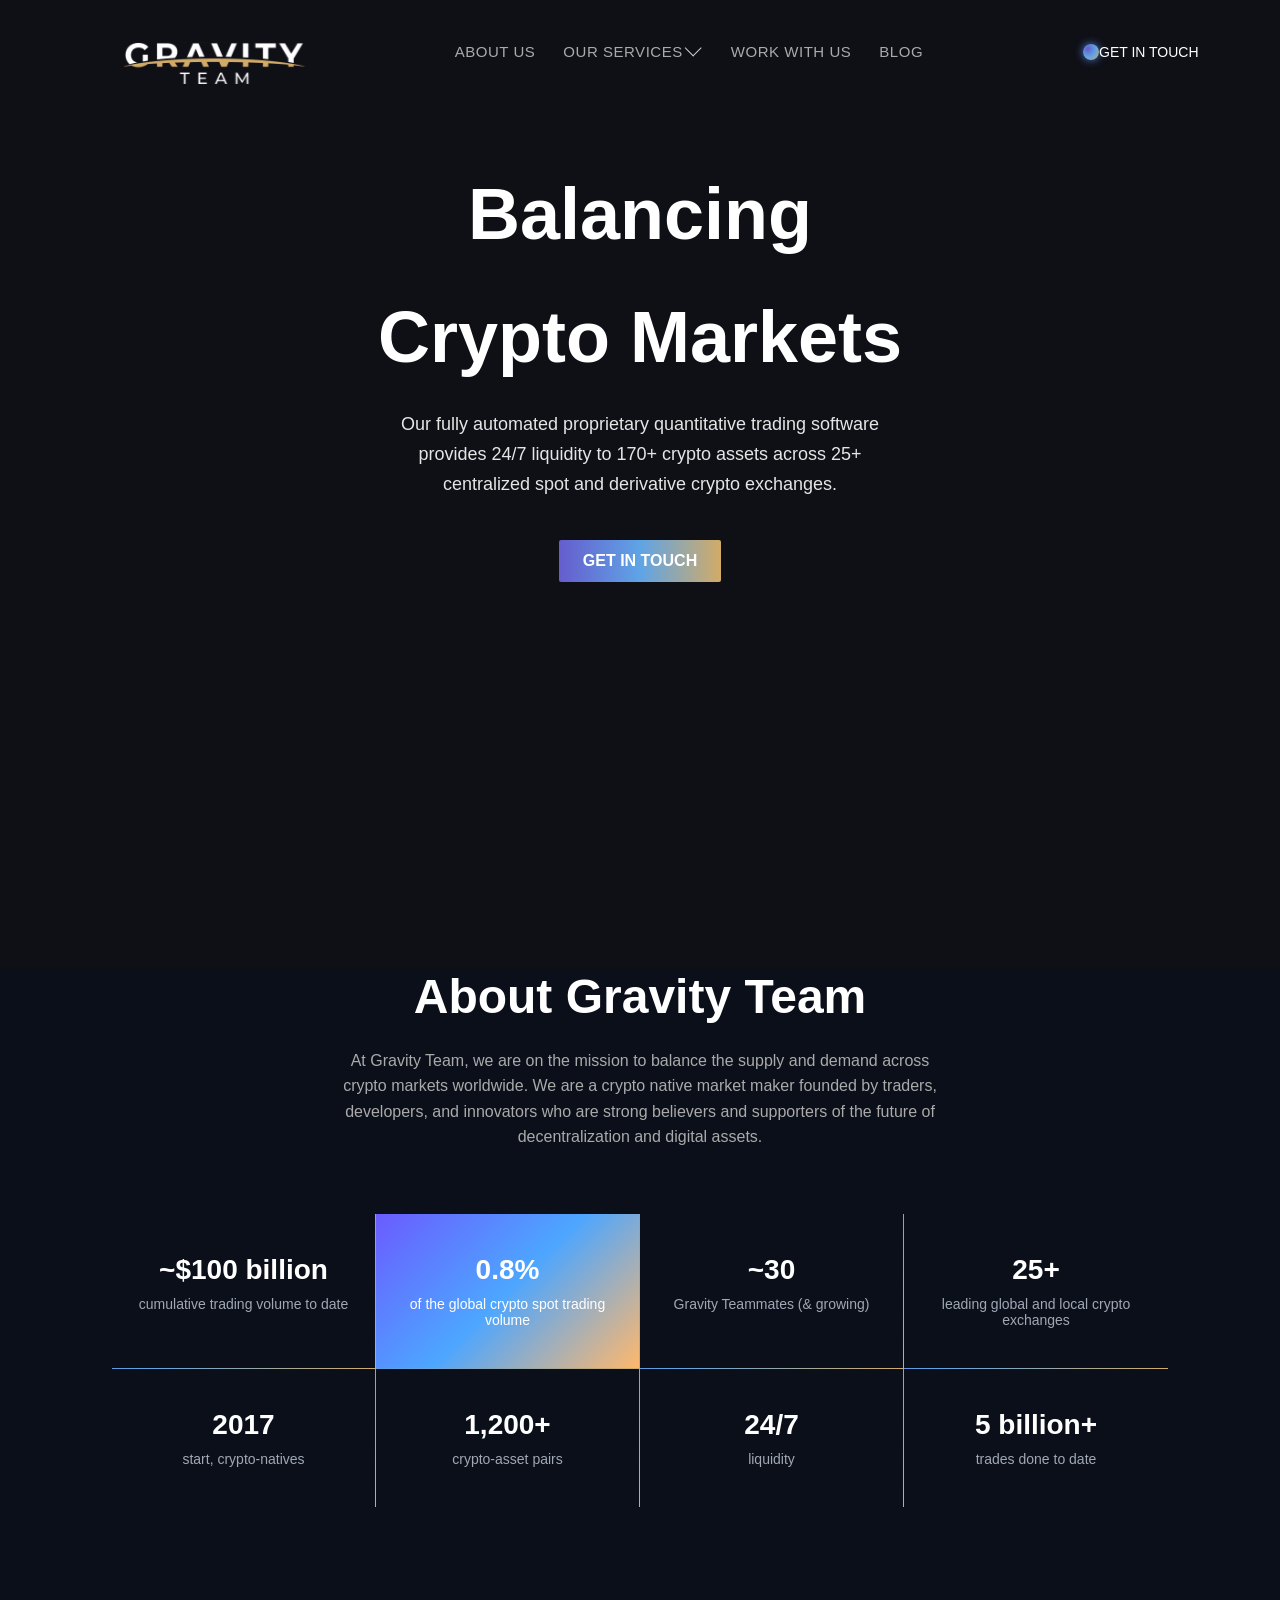
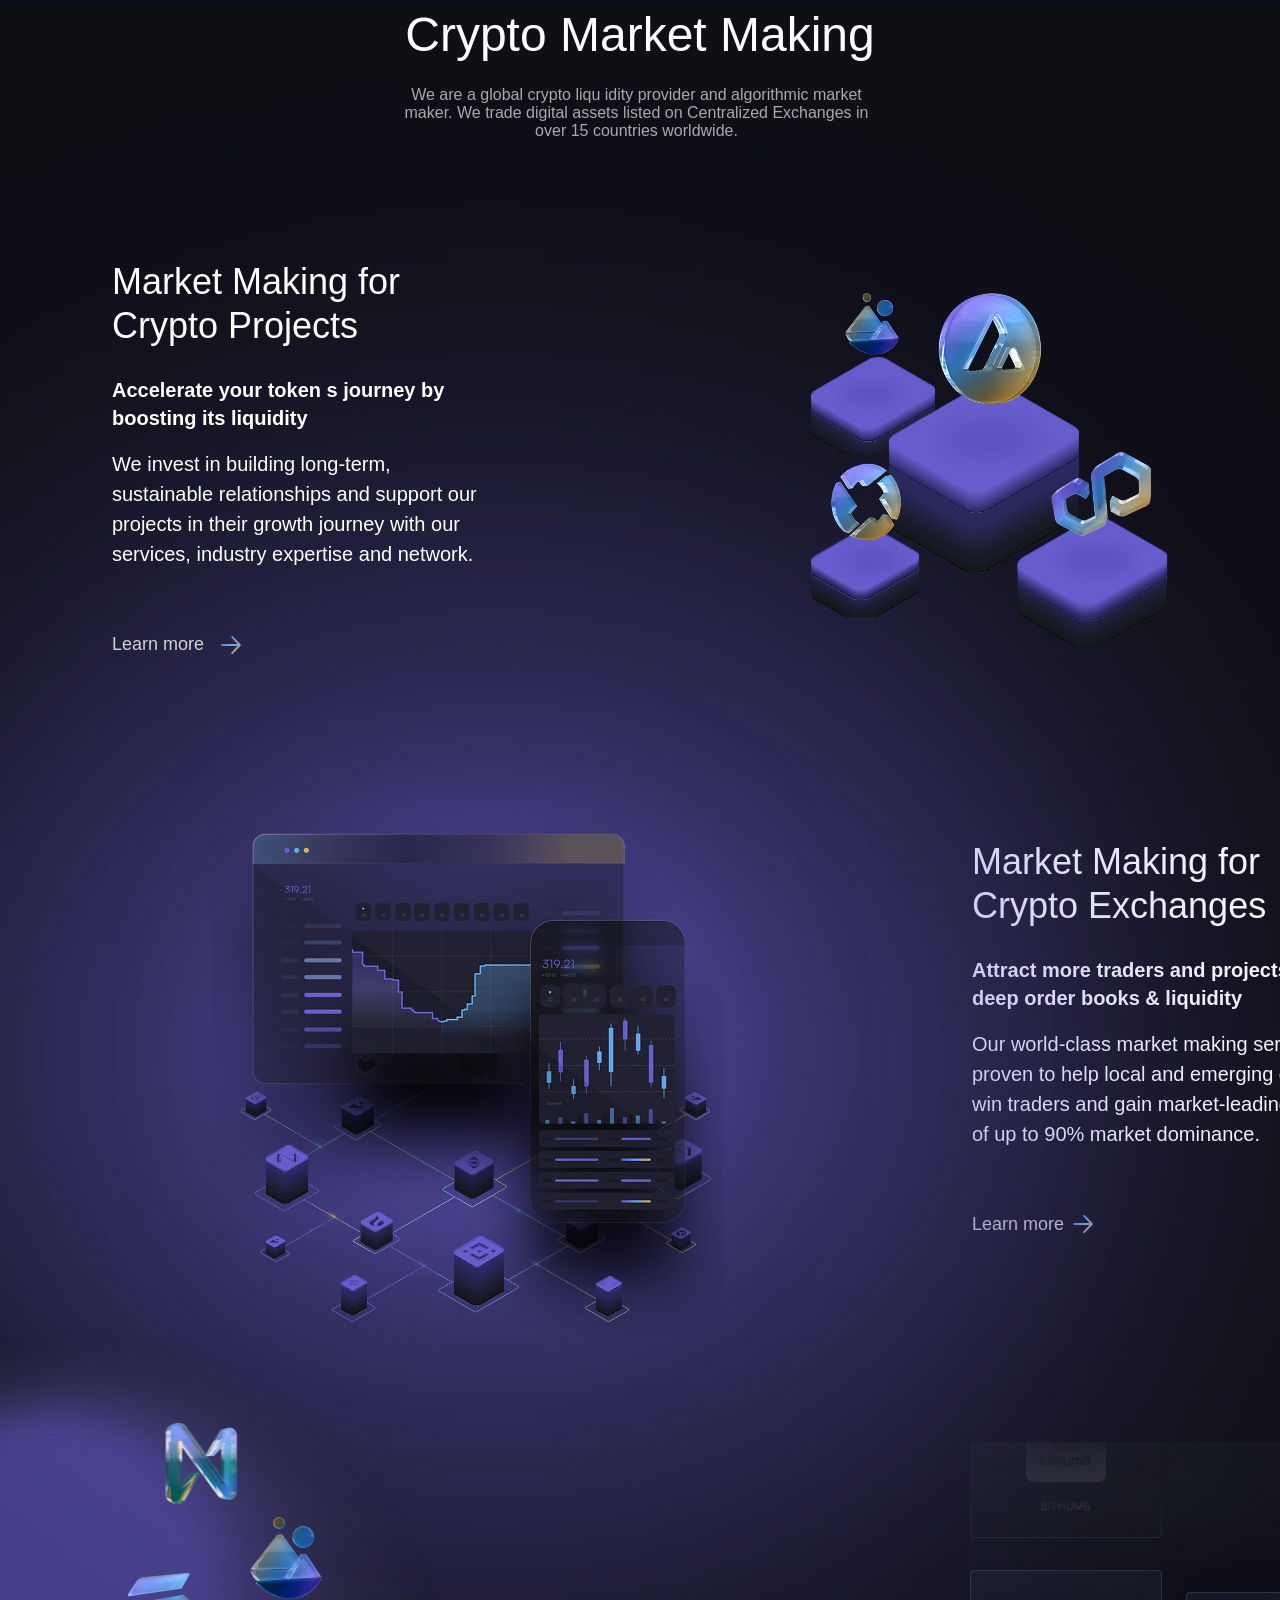
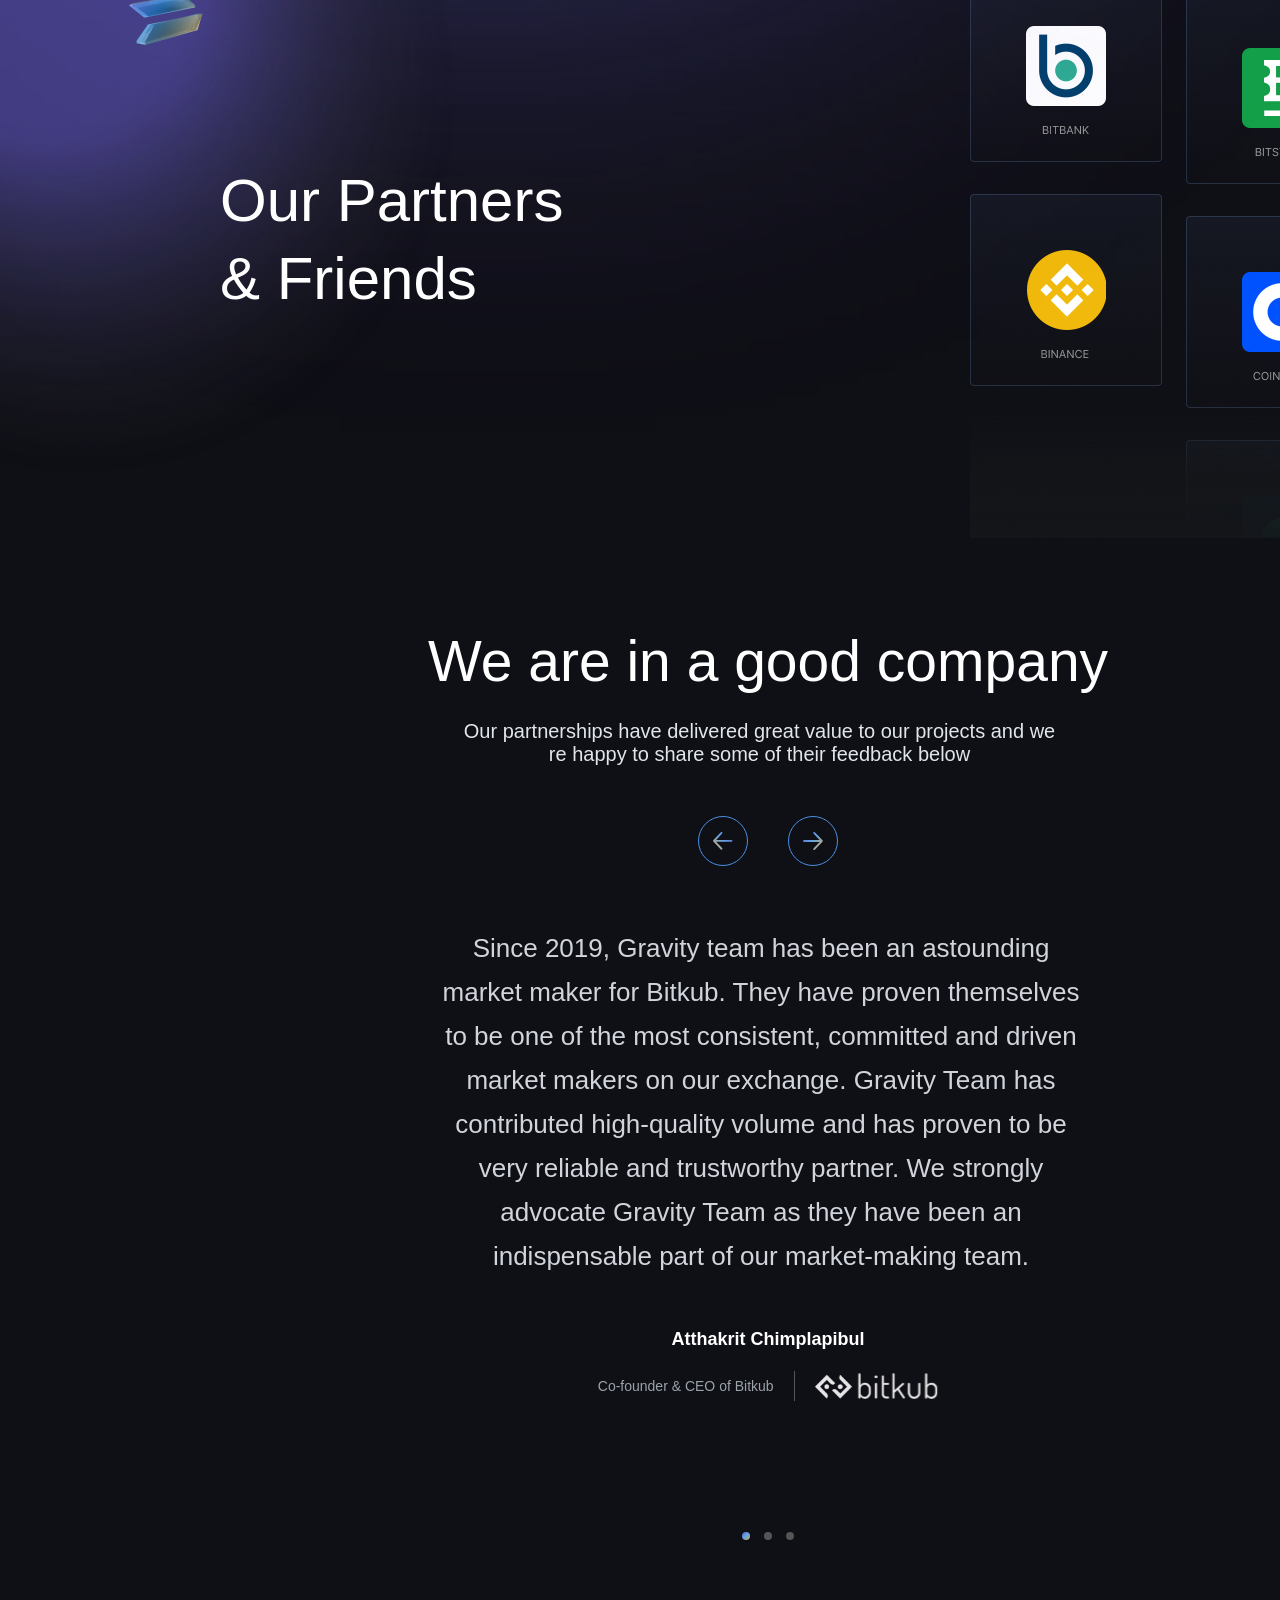
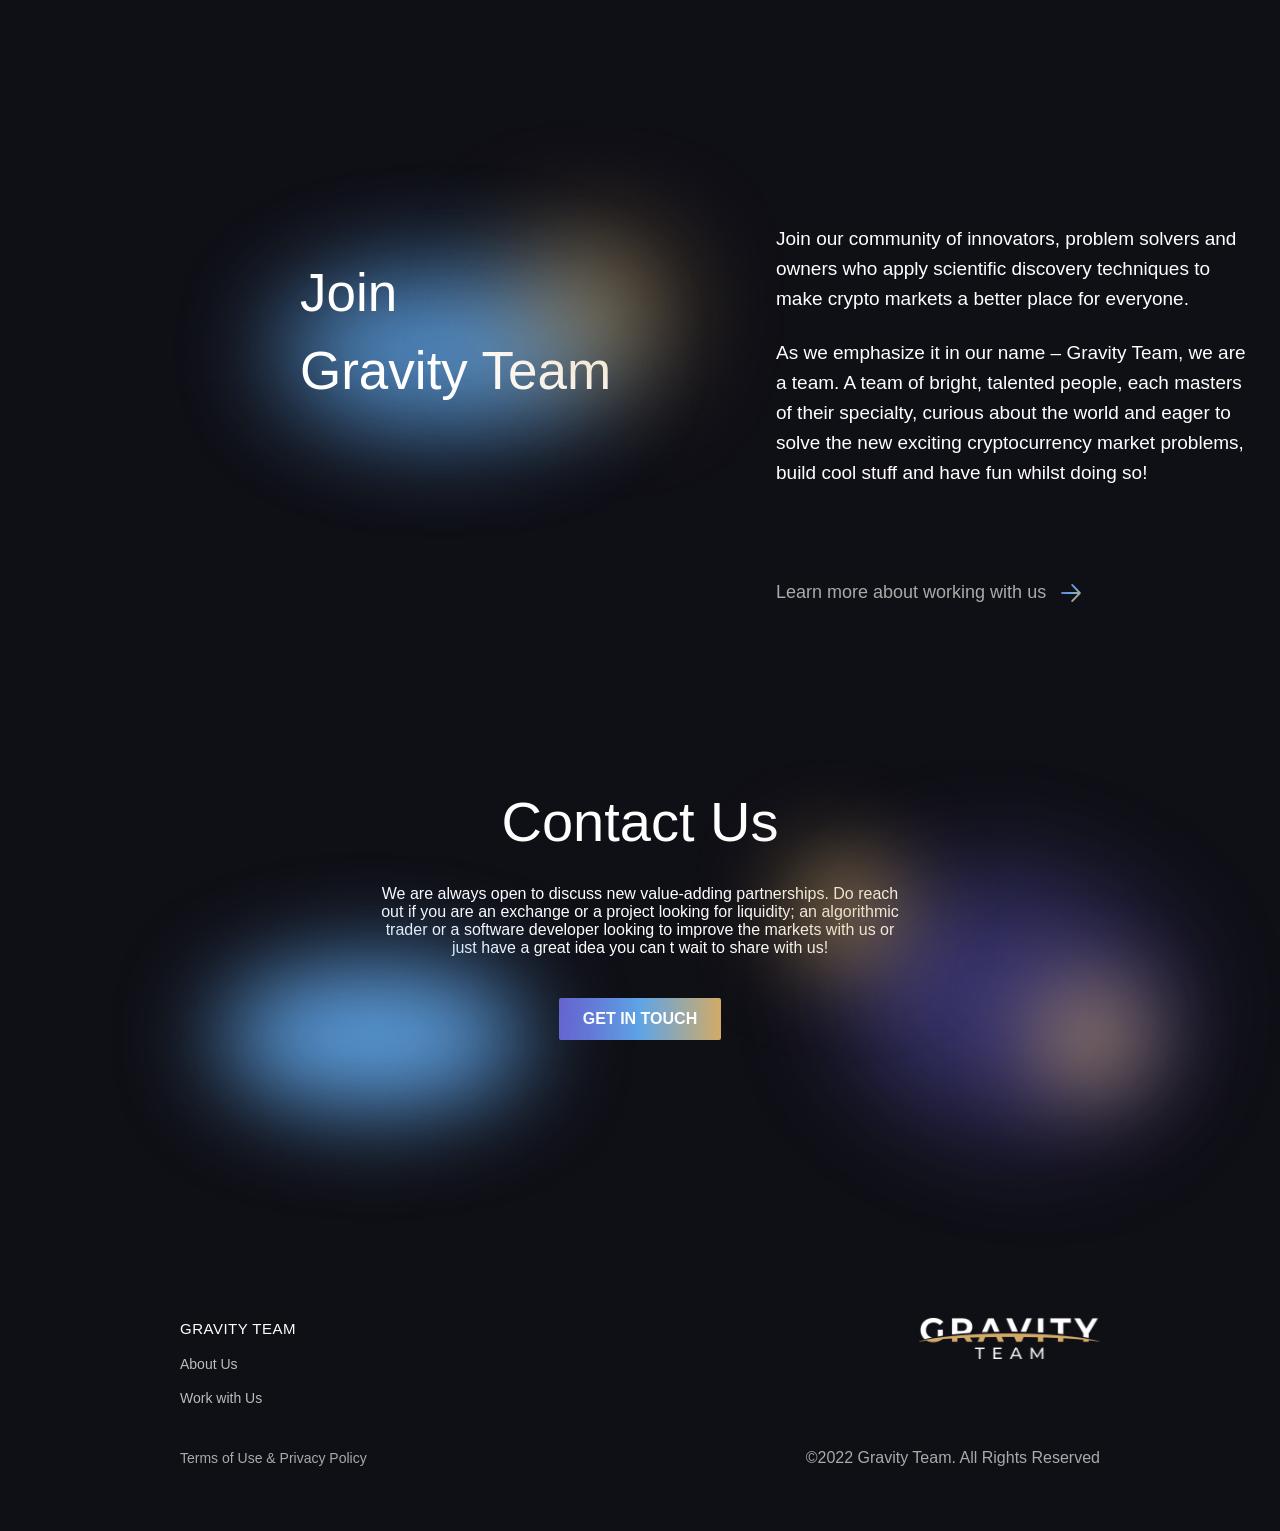
==== index .html @ dcbd57cf "initial project setup" ====
<!DOCTYPE html>
<html lang="en">

<head>
    <meta charset="UTF-8">
    <meta name="viewport" content="width=device-width, initial-scale=1.0">
    <title>Figma first project</title>
    <link rel="stylesheet" href="/styles/style.css">
    <link rel="stylesheet" href="/styles/background.css">
</head>

<body>
    <header class="header">
        <img class="header__logo" src="images/logo-light.svg" alt="logo">
        <nav class="header__nav">
            <a class="header__link" href="#">ABOUT US</a>
            <a class="header__link" href="#">
                <span class="header__link-text">OUR SERVICES</span>
            </a>
            <a class="header__link" href="#">WORK WITH US</a>
            <a class="header__link" href="#">BLOG</a>
        </nav>
        <button class="header__button">
            <span class="header__button-decor"></span>
            GET IN TOUCH
        </button>
    </header>
    <section class="hero">
        <h1 class="hero__title">
            <span class="hero__highlight">Balancing</span>
            <span>Crypto Markets</span>
        </h1>


        <p class="hero__description">
            Our fully automated proprietary quantitative trading
            software provides 24/7 liquidity to 170+ crypto assets
            across 25+ centralized spot and derivative crypto exchanges.
        </p>
        <a href="#" class="hero__button">GET IN TOUCH</a>
    </section>
    <section class="stats">
        <div class="stats__container">
            <h2 class="stats__title">About Gravity Team</h2>
            <p class="stats__description">
                At Gravity Team, we are on the mission to balance the supply and demand
                across crypto markets worldwide. We are a crypto native market maker founded
                by traders, developers, and innovators who are strong believers and supporters
                of the future of decentralization and digital assets.
            </p>

            <div class="stats__grid">
                <div class="stats__card stats__card--line stats__card--line-bottom">
                    <h3 class="stats__value">~$100 billion</h3>
                    <p class="stats__text">cumulative trading volume to date</p>
                </div>

                <div class="stats__card stats__card--line stats__card--line-bottom stats__card--highlight">
                    <h3 class="stats__value stats__value--decoration">0.8%</h3>
                    <p class="stats__text stats__text--highlight">of the global crypto spot trading volume</p>
                </div>

                <div class="stats__card stats__card--line-bottom stats__card--line">
                    <h3 class="stats__value">~30</h3>
                    <p class="stats__text">Gravity Teammates (& growing)</p>
                </div>

                <div class="stats__card stats__card--line-bottom">
                    <h3 class="stats__value">25+</h3>
                    <p class="stats__text">leading global and local crypto exchanges</p>
                </div>

                <div class="stats__card stats__card--line">
                    <h3 class="stats__value">2017</h3>
                    <p class="stats__text">start, crypto-natives</p>
                </div>

                <div class="stats__card stats__card--line">
                    <h3 class="stats__value">1,200+</h3>
                    <p class="stats__text">crypto-asset pairs</p>
                </div>

                <div class="stats__card stats__card--line">
                    <h3 class="stats__value">24/7</h3>
                    <p class="stats__text">liquidity</p>
                </div>

                <div class="stats__card">
                    <h3 class="stats__value">5 billion+</h3>
                    <p class="stats__text">trades done to date</p>
                </div>
            </div>
        </div>
    </section>

    <!-- crypto market making -->

    <section class="market">
        <div class="market__container">
            <h2 class="market__title">Crypto Market Making</h2>
            <p class="market__description">
                We are a global crypto liqu idity provider and algorithmic
                market maker. We trade digital assets listed on Centralized
                Exchanges in over 15 countries worldwide.
            </p>
        </div>
    </section>
    <section class="market-making">
        <div class="market-making__container">
            <div class="market-making__content">
                <h2 class="market-making__title">Market Making for Crypto Projects</h2>
                <p class="market-making__subtitle">Accelerate your token s journey by boosting its liquidity</p>
                <p class="market-making__description">We invest in building long-term, sustainable
                    relationships and support our projects in their growth journey with
                    our services, industry expertise and network.</p>

                <a href="#" class="market-making__link">
                    <span class="market-making__link-text">Learn more</span>
                </a>
            </div>
            <div class="market-making__image">
                <img src="images/web3-ecosystem-3d.png" alt="crypto">
            </div>
        </div>
    </section>
    <section class="exchange-market">
        <div class="exchange-market__container">
            <div class="exchange-market__image">
                <img src="images/trading-dashboard-mobile-ui.png" alt="crypto">
            </div>
            <div class="exchange-market__content">
                <h2 class="exchange-market__title">Market Making for Crypto Exchanges</h2>
                <p class="exchange-market__subtitle">Attract more traders and projects with deep order books & liquidity
                </p>
                <p class="exchange-market__description">Our world-class market making services are proven to help local
                    and emerging exchanges win traders and gain market-leading positions of up to 90%
                    market dominance.</p>

                <a href="#" class="exchange-market__link">
                    <span class="exchange-market__link-text">Learn more</span>
                </a>
                <div class="exchange-market__blob global-absolute"></div>
            </div>
        </div>
    </section>
    <section class="partners">
        <h2 class="partners__title">
            Our Partners <br>& Friends
        </h2>
        <div class="partners__grid">
            <img class="partners__image" src="images/crypto-exchanges-grid.png" alt="exchange-grid__logo">
        </div>
        <div class="partners__background"></div>
        <div class="partners__icon partners__icon--mena"></div>
        <div class="partners__icon partners__icon--near"></div>
        <div class="partners__icon partners__icon--solana"></div>
    </section>
    <section class="testimonials">
        <div class="testimonials__container">

            <h2 class="testimonials__title">We are in a good company</h2>

            <p class="testimonials__subtitle">
                Our partnerships have delivered great value to our projects and
                we re happy to share some of their feedback below
            </p>

            <div class="testimonials__navigation">

                <button class="testimonials__button testimonials__button--prev">
                    <img 
                       class="testimonials__icon"
                       src="images/left-arrow-icon.svg"
                       alt="Previous slide"
                    >
                </button>
                <button class="testimonials__button testimonials__button--next">
                    <img 
                       class="testimonials__icon"
                       src="images/right-arrow-icon.svg"
                       alt="Next slide"
                    >
                </button>

            </div>


            <div class="testimonials__text">
                <p>
                    Since 2019, Gravity team has been an astounding market maker for Bitkub.
                    They have proven themselves to be one of the most consistent, committed and
                    driven market makers on our exchange. Gravity Team has contributed high-quality
                    volume and has proven to be very reliable and trustworthy partner. We strongly
                    advocate Gravity Team as they have been an indispensable part of our market-making team.
                </p>
            </div>

            <div class="testimonials__author">
                <h2 class="testimonials__author-name">Atthakrit Chimplapibul</h2>
                <div class="testimonials__author-info">
                    <p class="testimonials__author-position">Co-founder & CEO of Bitkub</p>
                    <div class="testimonials__divider"></div>
                    <img class="testimonials__logo" src="images/bitkub-logo-light-trimmed.svg" alt="bitkub-logo">
                </div>
            </div>

            <div class="testimonials__pagination">
                <span class="testimonials__dot testimonials__dot--active"></span>
                <span class="testimonials__dot"></span>
                <span class="testimonials__dot"></span>
            </div>
        </div>
    </section>
    <section class="careers">
        <div class="careers__info">
            <h1 class="careers__title">Join<br>Gravity Team</h1>
        </div>
        <div class="careers__description">
            <p class="careers__text">
                Join our community of innovators, problem solvers and owners who apply scientific
                discovery techniques to make crypto markets a better place for everyone.
            </p>
            <p class="careers__text">
                As we emphasize it in our name – Gravity Team, we are a team. A team of bright,
                talented people, each masters of their specialty, curious about the world and eager
                to solve the new exciting cryptocurrency market problems, build cool stuff and have
                fun whilst doing so!
            </p>
            <a href="#" class="careers__link">Learn more about working with us</a>
        </div>
        <div class="careers__background careers__background--brown"></div>
        <div class="careers__background careers__background--blue"></div>
    </section>
    <section class="contact">
        <div class="contact__container">

            <h2 class="contact__title">Contact Us</h2>

            <p class="contact__description">
                We are always open to discuss new value-adding partnerships.
                Do reach out if you are an exchange or a project looking for liquidity;
                an algorithmic trader or a software developer looking to improve the
                markets with us or just have a great idea you can t wait to share with us!
            </p>

            <div class="contact__background"></div>
            <div class="contact__glow contact__glow--left"></div>
            <div class="contact__glow contact__glow--purple"></div>
            <div class="contact__glow contact__glow--brown"></div>

            <a href="#" class="contact__button">GET IN TOUCH</a>
        </div>
    </section>
    <footer class="footer">
        <div class="footer__container">
            <div class="footer__info">
                <nav class="footer__nav">
                    <span class="footer__label">GRAVITY TEAM</span>
                    <a href="#" class="footer__link">About Us</a>
                    <a href="#" class="footer__link">Work with Us</a>
                </nav>
                <p class="footer__policy">Terms of Use & Privacy Policy</p>
            </div>
            <div class="footer__brand">
                <img src="images/logo-light.svg" alt="Gravity TEAM" class="footer__logo">
                <p class="footer__copyright">©2022 Gravity Team. All Rights Reserved</p>
            </div>
        </div>
    </footer>
</body>

</html>
---- styles/style.css ----
* {
  margin: 0;
  padding: 0;
  box-sizing: border-box;
  font-family: Arial, sans-serif;

}

body {
  background-color: #0f0f16;
  color: white;
}

.header{
  display: flex;
  align-items: center;
  justify-content: space-between;
  padding: 20px 60px;
}

.header__button {
  width: 147px;
  height: 26px;
  padding: 10px;
  display: flex;
  align-items: center;
  justify-content: flex-start;
  background: transparent;
  border: none;
  color: #FFFFFF;
  font-family: sans-serif;
  font-size: 14px;
  cursor: pointer;
  text-transform: uppercase;
}

.header__button-decor {
  display: inline-block;
  width: 16px;
  height: 16px;
  border-radius: 8px;

  background: radial-gradient(circle at 30% 30%,
      #665DCD,
      #5FA4E6,
      #D2AB67);

  box-shadow: 0 0 8px rgba(91, 156, 255, 0.8);
}

.header__logo{
  width: 180.78125px;
  height: 42px;
  margin-top: 22.3px;
  margin-left: 64px;

}

.header__nav{
  justify-content: center;
  display: flex;
  gap: 28px;
  align-items: center;
}

.header__link{
  align-items: center;
  display: inline-block;
  font-family: 'Inter', sans-serif;
  text-decoration: none;
  font-weight: 400;
  font-style: normal;
  font-size: 15px;
  line-height: 24px;
  letter-spacing: 0.53px;
  text-transform: uppercase;
  color: #aaa;
}

.hero{
  text-align: center;
  margin-top: 71px;
  margin-bottom: 387px;
}

.hero__title{
  display: flex;
  flex-direction: column;
  align-items: center;
  width: 555.2px;
  color: white;
  font-size: 72px;
  font-weight: 700;
  line-height: 1.1;
  text-align: center;
  margin: 0 auto;
}

.hero__highlight{
  margin-bottom: 44px;
}

.hero__description{
  width: 528px;
  margin: 0 auto;
  font-family: 'Inter', sans-serif;
  font-size: 18px;
  font-weight: 400;
  line-height: 30px;
  letter-spacing: 0em;
  justify-content: center;
  text-align: center;
  color: #E5E5E5;
  margin-top: 31px;
}

.hero__button {
  display: inline-block;
  background: linear-gradient(to right, #665DCD, #5FA4E6, #D2AB67);
  color: white;
  padding: 12px 24px;
  text-decoration: none;
  border-radius: 2px;
  font-weight: bold;
  transition: 0.3s;
  margin-top: 41px;
}

.hero__button:hover {
  background: linear-gradient(to right, #D2AB67, #5FA4E6, #665DCD);
}

.header__link-text {
  margin-right: 20px;
  position: relative;
  color: #aaa;
  font-family: sans-serif;
  text-transform: uppercase;
  display: inline-block;
}

.header__link-text::after {
  content: '';
  display: block;
  position: absolute;

  width: 11.31px;
  height: 11.31px;
  top: 2px;
  left: 123.19px;

  border-bottom: 1px solid #FFFFFF;
  border-right: 1px solid #FFFFFF;

  transform: rotate(45deg);

  opacity: 0.8;
  transition: 0.3s;
}

.main-menu:hover .header__link-text::after {
  opacity: 1;
  transform: rotate(45deg) scale(1.1);
}





/* tablissa */
.stats {
  justify-content: center;
  text-align: center;
  background: #0b0f1a;
  color: #ffffff;
  padding: 0px 100px 100px 100px;
}

.stats__container {
  max-width: 1056px;
  margin: 0 auto;
}

.stats__title{
  font-size: 48px;
  margin-bottom: 24px;
}

.stats__description{
  max-width: 600px;
  margin: 0 auto 60px;
  color: #aaa;
  line-height: 1.6;
}

/* stats  grid  сетка */
.stats__grid{
  display: grid;
  grid-template-columns: repeat(4, 1fr);
  margin-top: 64px;
  }

.stats__card{
  padding: 40px 20px;
}

.stats__card--line{
  border-right: 1px solid;
  border-image-source: linear-gradient(135deg, #665DCD 0%, #5FA4E6 44.76%, #D2AB67 100%);
  border-image-slice: 1;
}

.stats__card--line-bottom{
  border-bottom: 1px solid;
  border-image-source: linear-gradient(135deg, #665DCD 0%, #5FA4E6 44.76%, #D2AB67 100%);
  border-image-slice: 1;
}

.stats__value{
  font-size: 28px;
  margin-bottom: 10px;
}

.stats__text{
  font-size: 14px;
  color: #a0a7b5;
}
.stats__card--highlight{
  background: linear-gradient(135deg,
      #6a5cff,
      #4da6ff,
      #ffb86c);
  color: rgb(255, 255, 255);
  z-index: 2;
}
.stats__text--highlight{
  color: white;
}



/* new section */
.market {
  display: flex;
  text-align: center;
  justify-content: center;

}

.market__container{
  z-index: 3;
  width: 597px;
  text-align: center;
}

.market__title{
  font-size: 48px;
  margin-bottom: 24px;
  font-weight: 500;
}
.market__description{
  width: 470px;
  margin-left: 60px;
  color: #aaa;
}


/* new section  */
.market-making{
  width: 1056px;
  margin: 0 auto;
  margin-top: 120px;
}
.market-making__image{
  position: relative;
  z-index: 2;
}
.market-making__container{
  display: flex;
  align-items: center;
  justify-content: space-between;
  position: relative;
}
.market-making__content{
  position: relative;
  z-index: 3;
  width: 422px;
  color: white;
}
.market-making__title{
  width: 404px;
  height: 89px;
  top: -1px;
  font-family: 'inter' sans-serif;
  font-weight: 400;
  font-size: 36px;
  line-height: 44px;
  margin-bottom: 27px;
}
.market-making__subtitle{
  width: 392px;
  height: 53px;
  top: 115px;
  font-family: 'inter' sans-serif;
  font-weight: 700;
  font-style: bold;
  font-size: 20px;
  line-height: 28px;
  letter-spacing: 0%;
}
.market-making__description{
  width: 370px;
  height: 115px;
  top: 188px;
  font-family: 'inter' sans-serif;
  font-weight: 400;
  font-size: 20px;
  line-height: 30px;
  letter-spacing: 0%;
  margin-top: 20px;
}
.market-making__link{
  display: inline-flex;
  align-items: center;
  text-decoration: none;
  color: #d4d2d2;
  font-family: inherit;
  font-size: 18px;
  margin-top: 70px;
  gap: 10px;
}
.market-making__link-text{
  margin-right: 7px;
}
.market-making__link:hover{
  color: white;
}
.market-making__link::after {
  content: "";
  display: block;
  width: 20px;
  height: 20px;
  background-image: url('../images/right-arrow-icon.svg');
  background-size: contain;
  background-repeat: no-repeat;
  background-position: center;
}


/* new section */
.exchange-market{
  max-width: 100px;
  width: 100%;
  height: 387px;
}
.exchange-market__container{
  display: flex;
  align-items: center;
  justify-content: space-between;
  position: relative;
}
.exchange-market__image{
  position: relative;
  z-index:3;
  margin-left: 100px;
}
.exchange-market__content{
  position: relative;
  z-index: 1;
  width: 10px;
  color: white;
  margin-left: 100px;
}
.exchange-market__title{
  width: 404px;
  height: 89px;
  top: -1px;
  font-family: 'inter' sans-serif;
  font-weight: 400;
  font-size: 36px;
  line-height: 44px;
  margin-bottom: 27px;
}
.exchange-market__subtitle{
  width: 392px;
  height: 53px;
  top: 115px;
  font-family: 'inter' sans-serif;
  font-weight: 700;
  font-style: bold;
  font-size: 20px;
  line-height: 28px;
  letter-spacing: 0%;
}
.exchange-market__description{
  width: 422px;
  height: 115px;
  top: 188px;
  font-family: 'inter' sans-serif;
  font-weight: 400;
  font-size: 20px;
  line-height: 30px;
  letter-spacing: 0%;
  margin-top: 20px;
}
.exchange-market__link{
  display: inline-flex;
  white-space: nowrap;
  align-items: center;
  text-decoration: none;
  color: #cecccc;
  font-family: inherit;
  font-size: 18px;
  margin-top: 70px;
}
.exchange-market__link::after{
  content: "";
  display: block;
  width: 20px;
  height: 20px;
  background-image: url('../images/right-arrow-icon.svg');
  background-size: contain;
  background-repeat: no-repeat;
  background-position: center;
}
.exchange-market__link:hover{
  color: white;
}
.exchange-market__link-text{
  margin-right: 9px;
  max-width: 200px;
  font-size: 18px;
}


/* new section  */
.partners{
  position: relative;
  height: 500px;
}
.partners__title{
  position: absolute;
  opacity: 1;
  z-index: 3;
  top: 720px;
  left: 220px;
  font-family: 'Inter', sans-serif;
  font-weight: 500;
  font-size: 60px;
  line-height: 78px;
  color: #ffffff;
  max-width: 401px;
  margin: 0;
}



/* new section  */
.testimonials {
  padding: 80px 20px;
  text-align: center;
}

.testimonials__container{
  max-width: 800px;
  margin-top: 600px;
  margin-left: 348px;
}

.testimonials__title{
  align-items: center;
  font-weight: 500;
  line-height: 78px;
  font-family: 'inter' sans-serif;
  font-size: 57px;
  margin-bottom: 20px;
}

.testimonials__subtitle{
  width: 603px;
  height: 56px;
  top: 97px;
  font-family: 'inter' sans-serif;
  font-weight: 400;
  color: #e1e6ea;
  font-size: 20px;
  margin-bottom: 40px;
  margin-left: 90px;
}

.testimonials__navigation{
  display: flex;
  justify-content: center;
  gap: 40px;
  margin-bottom: 60px;
}

.testimonials__button{
  display: flex;
  align-items: center;
  justify-content: center;
  width: 50px;
  height: 50px;
  border-radius: 50%;
  border: 1px solid #4a90e2;
  background: transparent;
  color: #4a90e2;
  font-size: 20px;
  cursor: pointer;
  transition: 0.3s;
}

.testimonials__button:hover {
  background: #224062;
  color: #fff;
}
.testimonials__text{
  max-width: 660px;
  width: 100%;
  margin-bottom: 50px;  
  margin-left: 63px;
  font-size: 26px;
  line-height: 44px;
  color: #d1d5db;
}
.testimonials__author{
  margin-top: 40px;
}
.testimonials__author-info{
  display: flex;
  align-items: center;
  justify-content: center;
  gap: 20px;
}
.testimonials__author-name{
  font-size: 18px;
  font-weight: 700;
  line-height: 23px;
  margin-bottom: 20px;
}

.testimonials__author-position{
  color: #9aa3ab;
  font-size: 14px;
  font-weight: 300;
  line-height: 19px;
}
.testimonials__divider{
  width: 1.6px;
  height: 30px;
  background: #555;
}
.testimonials__logo{
  width: 123px;
  height: 30px;
  object-fit: contain;
}

.testimonials__pagination{
  margin-top: 125px;
}

.testimonials__dot {
  display: inline-block;
  width: 8px;
  height: 8px;
  background: #555;
  border-radius: 50%;
  margin: 0 5px;
}
.testimonials__dot.testimonials__dot--active{
  background: linear-gradient(135deg, #665DCD 0%, #5FA4E6 44.76%, #D2AB67 100%);
}





/* new section  */
.careers{
  display: flex;
  margin: 200px 0 0 200px;
  width: 1056px;
  gap: 250px;
  align-items: flex-start;
}
.careers__info{
  margin-top: 30px;
  width: 349px;
  height: 156px;
  opacity: 1;
}
.careers__title{
  position: relative;
  z-index: 3;
  left: 100px;
  font-size: 53px;
  line-height: 78px;
  white-space: nowrap;
  font-weight: 500;
  color: white;
}
.careers__description{
  max-width: 516px;
}
.careers__text{
  width: 480px;
  font-family: 'inter' sans-serif;
  font-size: 19px;
  line-height: 30px;
  font-weight: 400;
  margin-bottom: 24px;
}
.description-main{
  font-family: 'inter' sans-serif;
  font-weight: 400;
  font-size: 19px;
  line-height: 30px;
}
.careers__link{
  display: inline-flex;
  gap: 15px;
  white-space: nowrap;
  align-items: center;
  text-decoration: none;
  color: #aaa;
  font-family: inherit;
  font-size: 18px;
  margin-top: 70px;
}
.careers__link::after{
  content: "";
  display: block;
  width: 20px;
  height: 20px;
  background-image: url('../images/right-arrow-icon.svg');
  background-size: contain;
  background-repeat: no-repeat;
  background-position: center;
}
.careers__link:hover{
 color: white;
}




/* new section  */
.contact{
  display: flex;
  align-items: center;
  justify-content: center;
  padding: 80px 20px;
  text-align: center;
  margin-top: 100px;
}
.contact__description{
  position: relative;
  z-index: 3;
  max-width: 520px;
  margin: 0 auto;
}
.contact__title{
  font-size: 56px;
  font-weight: 500;
  line-height: 78px;
  margin-bottom: 24px;
}
.contact__container{
  display: flex;
  flex-direction: column;
  align-items: center;
  justify-content: center;
}
.contact__button {
  display: inline-block;
  background: linear-gradient(to right, #665DCD, #5FA4E6, #D2AB67);
  color: white;
  padding: 12px 24px;
  text-decoration: none;
  border-radius: 2px;
  font-weight: bold;
  transition: 0.3s;
  margin-top: 41px;
}

.contact__button:hover {
  background: linear-gradient(to right, #D2AB67, #5FA4E6, #665DCD);
}




/* footer  */
.footer{
  margin-top: 100px;justify-content: space-between;
  padding: 97px 160px 64px 160px;
}
.footer__container{
  max-width: 1120px;
  margin: 0 auto;
  display: flex;
  max-width: 1440px;
  justify-content: space-between;
  padding: 0 20px;
}
.footer__info, .footer__brand{
  display: flex;
  flex-direction: column;
  justify-content: space-between;
  min-height: 150px;
}
.footer__brand{
  align-items: flex-end;
}
.footer__nav {
  display: flex;
  flex-direction: column;
  gap: 12px;
}
.footer__label{
  font-weight: 400;
  font-size: 15px;
  line-height: 24px;
  letter-spacing: 0.5px;
}
.footer__link{
  font-size: 14px;
  line-height: 22px;
  font-weight: 400;
  text-decoration: none;
  color: #BCBCBC;
  transition: color 0.3s;
}
.footer__link:hover{
   color: #ffffff;
}
.footer__policy{
  font-size: 14px;
  font-weight: 400;
  line-height: 18.4px;
  color: #aaa;        
  margin-top: auto;     
}
.footer__copyright{
  color: #aaa;
}
---- styles/background.css ----
.exchange-market__blob{
  pointer-events: none;
  opacity: 0.9;
  z-index: 0;
  width: 2038px;
  height: 2018px;
  top: -800px;
  left: -1500px;
  background-image: url("../images/bg-blur-blue-01.png");
  background-size: cover;
  background-repeat: no-repeat;
}
.partners__background{
  position: absolute;
  opacity: 0.9;
  z-index: 1;
  width: 829px;
  height: 831px;
  top: 243px;
  left: -330px;
  background-image: url("../images/bg-glow-purple.png");
  background-size: cover;
  background-repeat: no-repeat;
}
.partners__icon--mena{
  position: absolute;
  opacity: 1;
  z-index: 3;
  width: 72px;
  height: 82px;
  top: 475px;
  left: 250px;
  background-image: url("../images/mena-3d-glass.svg");
  background-size: cover;
  background-repeat: no-repeat;
}.partners__icon--near{
  position: absolute;
  opacity: 1;
  z-index: 3;
  width: 73px;
  height: 83px;
  top: 380px;
  left: 165px;
  background-image: url("../images/near-3d-glass.svg");
  background-size: cover;
  background-repeat: no-repeat;
}
.partners__icon--solana{
  position: absolute;
  opacity: 1;
  z-index: 3;
  width: 96px;
  height: 96px;
  top: 515px;
  left: 115px;
  background-image: url("../images/solana-3d-glass.svg");
  background-size: cover;
  background-repeat: no-repeat;
}
.exchange-grid{
  position: relative;
}
.partners__grid{
  position: absolute;
  width: 408px;
  height: 696px;
  left: 970px;
  top: 400px;
}
.careers__background--blue{
  position: absolute;
  opacity: 0.9;
  z-index: 2;
  width: 567px;
  height: 401px;
  top: 4950px;
  left: 160px;
  background-image: url(../images/bg-blur-lightblue.png);
  background-size: cover;
  background-repeat: no-repeat;
}
.careers__background--brown{
  position: absolute;
  opacity: 1;
  z-index: 3;
  width: 400px;
  height: 400px;
  top: 4910px;
  left: 390px;
  background-image: url(../images/bg-brown.png);
  background-size: cover;
  background-repeat: no-repeat;
}
.contact__background{
  pointer-events: none;
  position: absolute;
  opacity: 1;
  z-index: 3;
  width: 527px;
  height: 372px;
  top: 5650px;
  left: 110px;
  background-image: url(../images/bg-blur-lightblue.png);
  background-size: cover;
  background-repeat: no-repeat;
}
.contact__glow--left{
  pointer-events: none;
  position: absolute;
  opacity: 1;
  z-index: 3;
  width: 323px;
  height: 323px;
  top: 5550px;
  left: 680px;
  background-image: url(../images/bg-brown.png);
  background-size: cover;
  background-repeat: no-repeat;
}
.contact__glow--purple{
  pointer-events: none;
  position: absolute;
  opacity: 0.8;
  z-index: 2;
  width: 662px;
  height: 574px;
  top: 5500px;
  left: 680px;
  background-image: url(../images/bg-purple.png);
  background-size: cover;
  background-repeat: no-repeat;
}
.contact__glow--brown{
  pointer-events: none;
  position: absolute;
  opacity: 1;
  z-index: 3;
  width: 323px;
  height: 315px;
  top: 5680px;
  left: 930px;
  background-image: url(../images/bg-brown.png);
  background-size: cover;
  background-repeat: no-repeat;
}
.global-absolute{
  position: absolute;
}
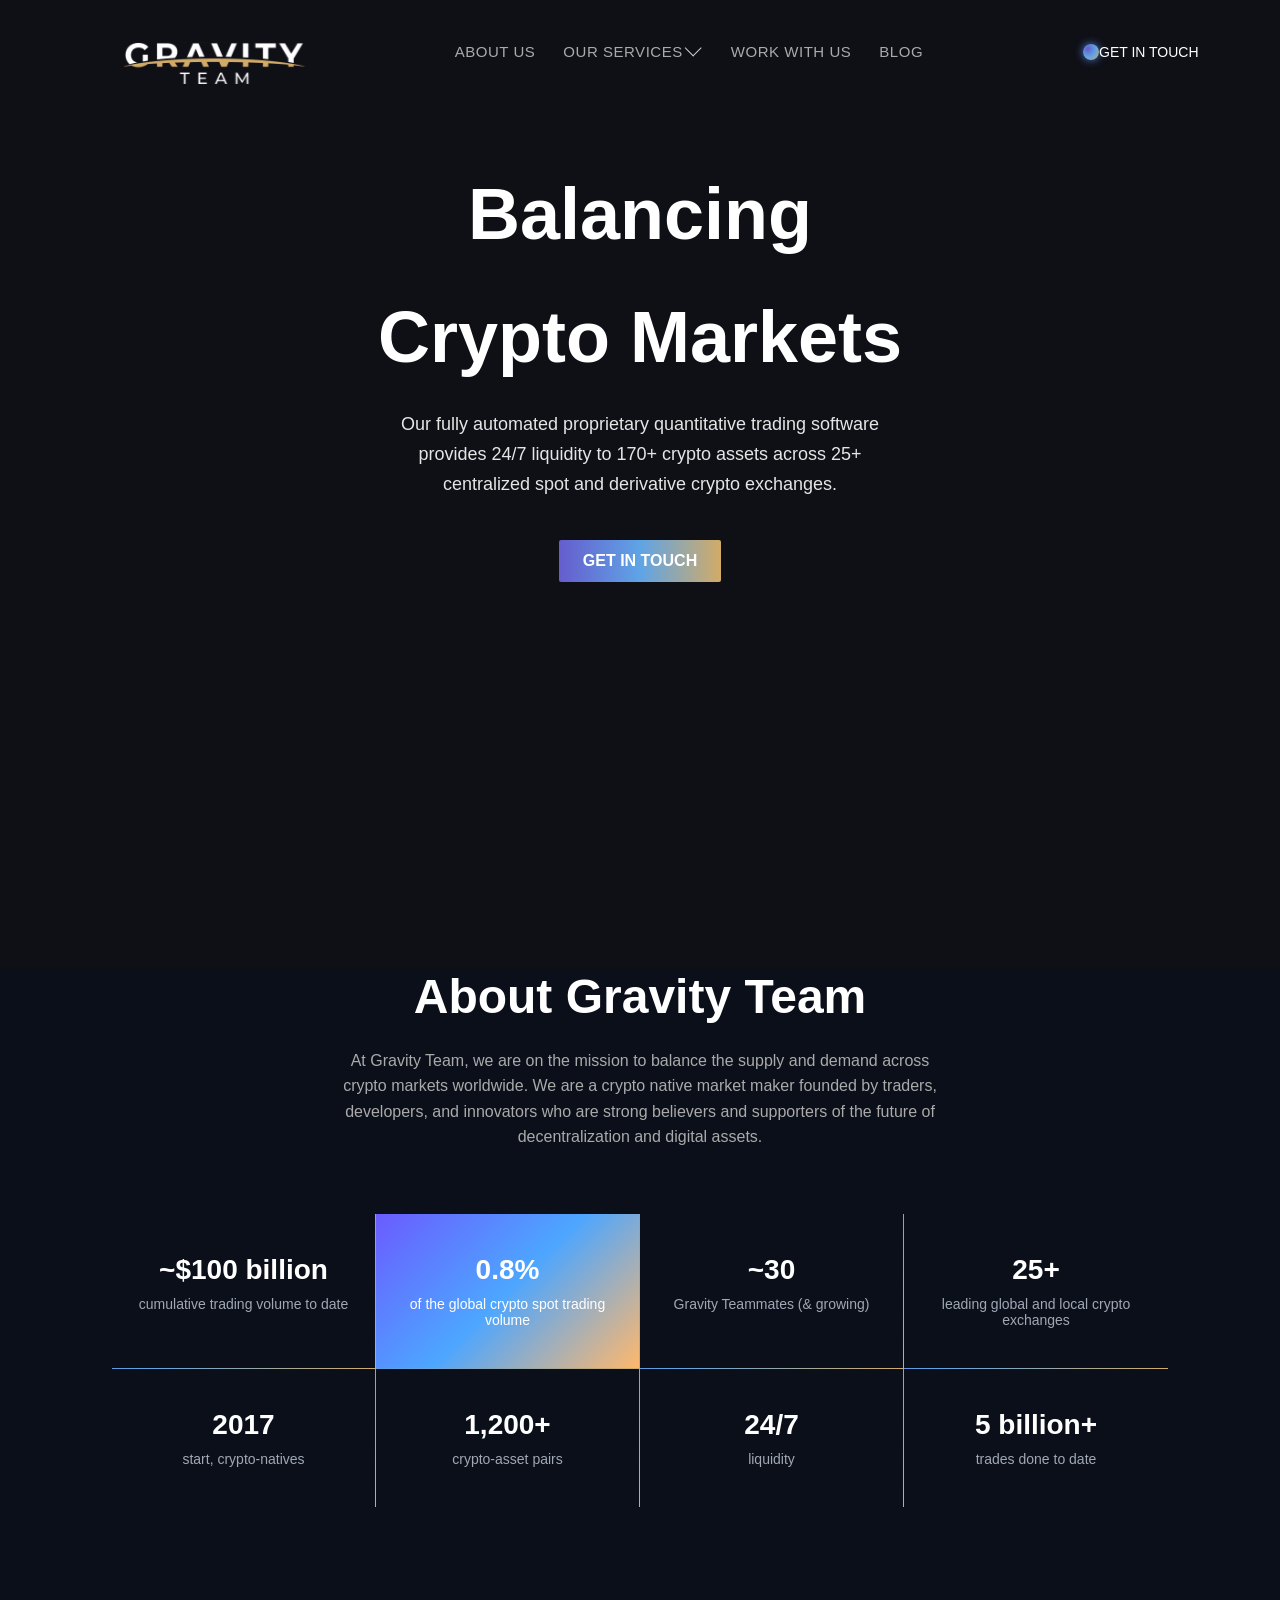
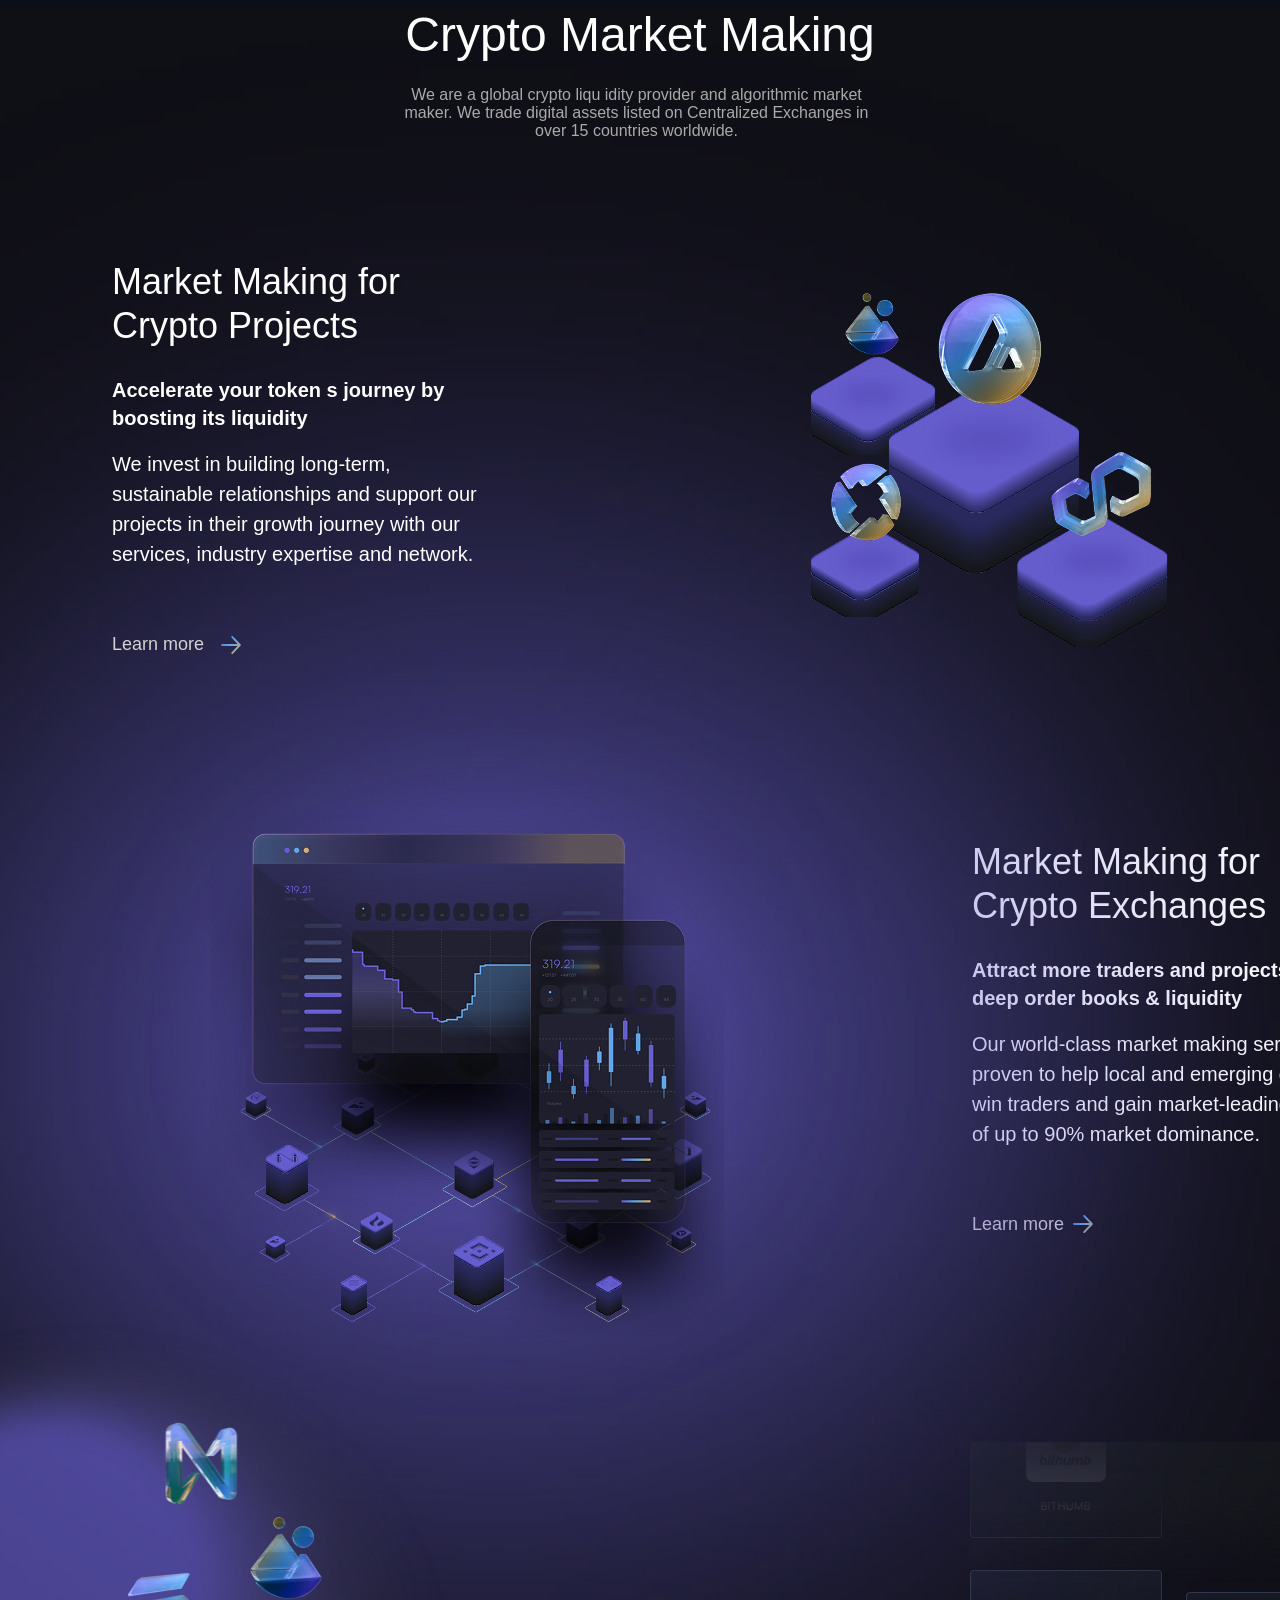
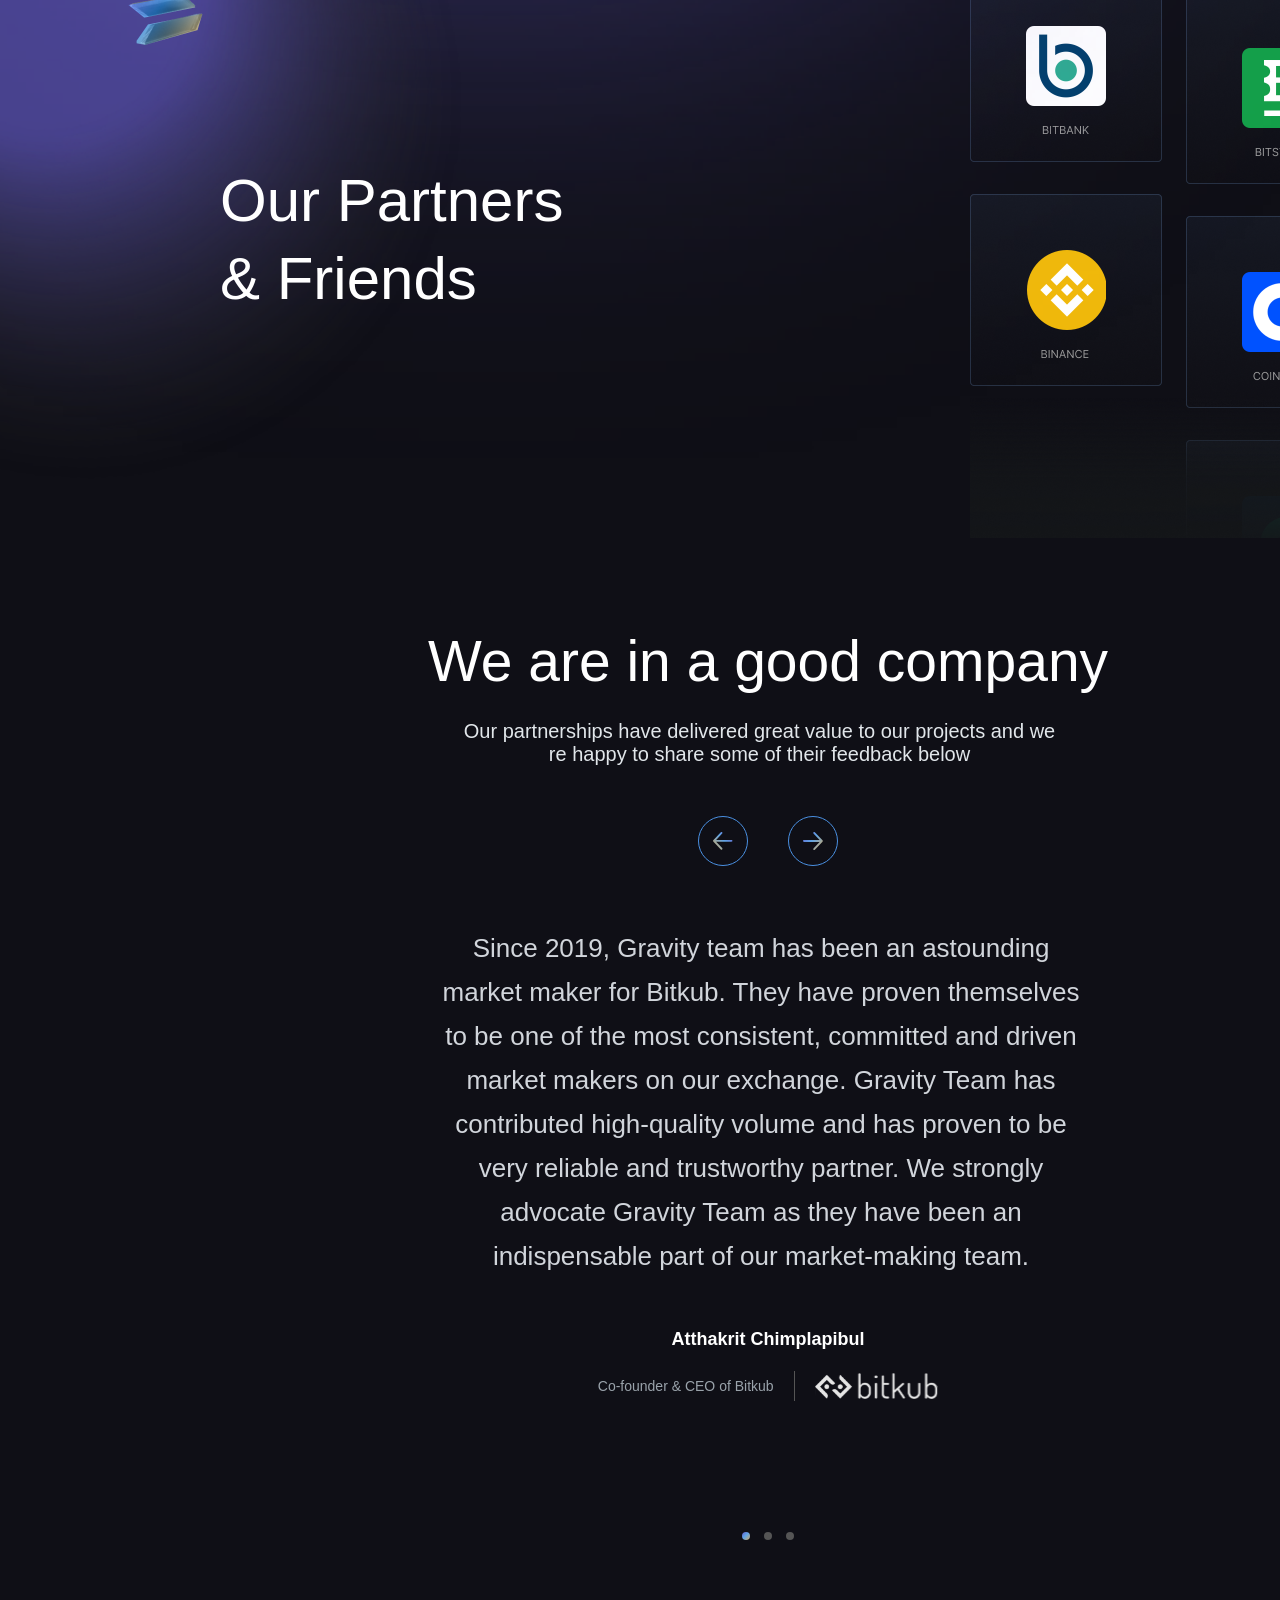
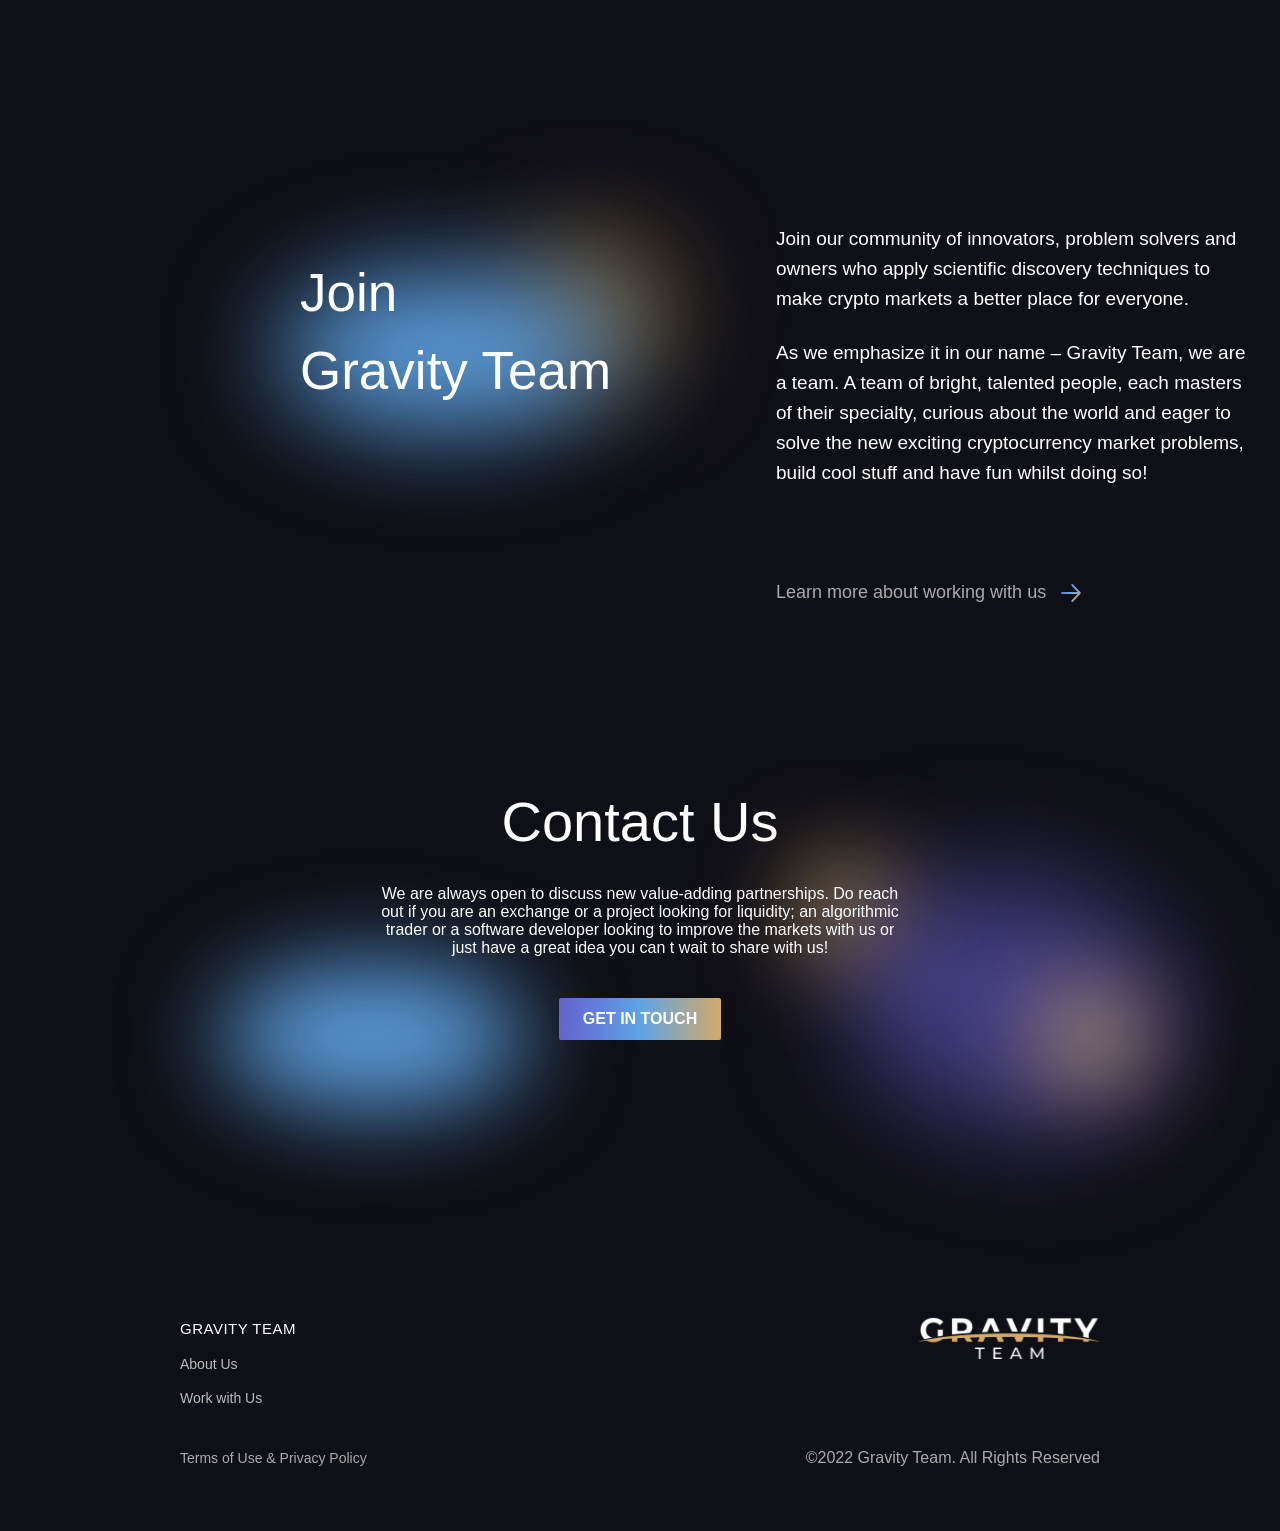
==== commit de3f88d6: "update project layout and content" ====
--- a/index .html
+++ b/index .html
@@ -37,7 +37,7 @@
             software provides 24/7 liquidity to 170+ crypto assets
             across 25+ centralized spot and derivative crypto exchanges.
         </p>
-        <a href="#" class="hero__button">GET IN TOUCH</a>
+        <a href="#" class="hero__link">GET IN TOUCH</a>
     </section>
     <section class="stats">
         <div class="stats__container">
@@ -150,10 +150,10 @@
         <div class="partners__grid">
             <img class="partners__image" src="images/crypto-exchanges-grid.png" alt="exchange-grid__logo">
         </div>
-        <div class="partners__background"></div>
-        <div class="partners__icon partners__icon--mena"></div>
-        <div class="partners__icon partners__icon--near"></div>
-        <div class="partners__icon partners__icon--solana"></div>
+        <div class="partners__background global-absolute"></div>
+        <div class="partners__icon partners__icon--mena global-absolute"></div>
+        <div class="partners__icon partners__icon--near global-absolute"></div>
+        <div class="partners__icon partners__icon--solana global-absolute"></div>
     </section>
     <section class="testimonials">
         <div class="testimonials__container">
@@ -228,8 +228,8 @@
             </p>
             <a href="#" class="careers__link">Learn more about working with us</a>
         </div>
-        <div class="careers__background careers__background--brown"></div>
-        <div class="careers__background careers__background--blue"></div>
+        <div class="careers__background careers__background--brown global-absolute"></div>
+        <div class="careers__background careers__background--blue global-absolute"></div>
     </section>
     <section class="contact">
         <div class="contact__container">
@@ -243,12 +243,12 @@
                 markets with us or just have a great idea you can t wait to share with us!
             </p>
 
-            <div class="contact__background"></div>
-            <div class="contact__glow contact__glow--left"></div>
-            <div class="contact__glow contact__glow--purple"></div>
-            <div class="contact__glow contact__glow--brown"></div>
-
-            <a href="#" class="contact__button">GET IN TOUCH</a>
+            <div class="contact__background global-absolute"></div>
+            <div class="contact__glow contact__glow--left global-absolute"></div>
+            <div class="contact__glow contact__glow--purple global-absolute"></div>
+            <div class="contact__glow contact__glow--brown global-absolute"></div>
+
+            <a href="#" class="contact__link">GET IN TOUCH</a>
         </div>
     </section>
     <footer class="footer">
--- a/styles/style.css
+++ b/styles/style.css
@@ -114,7 +114,7 @@
   margin-top: 31px;
 }
 
-.hero__button {
+.hero__link{
   display: inline-block;
   background: linear-gradient(to right, #665DCD, #5FA4E6, #D2AB67);
   color: white;
@@ -126,7 +126,7 @@
   margin-top: 41px;
 }
 
-.hero__button:hover {
+.hero__link:hover {
   background: linear-gradient(to right, #D2AB67, #5FA4E6, #665DCD);
 }
 
@@ -408,7 +408,7 @@
   white-space: nowrap;
   align-items: center;
   text-decoration: none;
-  color: #cecccc;
+  color: #d6d4d4;
   font-family: inherit;
   font-size: 18px;
   margin-top: 70px;
@@ -424,7 +424,7 @@
   background-position: center;
 }
 .exchange-market__link:hover{
-  color: white;
+  color: rgb(255, 255, 255);
 }
 .exchange-market__link-text{
   margin-right: 9px;
@@ -441,7 +441,7 @@
 .partners__title{
   position: absolute;
   opacity: 1;
-  z-index: 3;
+  z-index: 4;
   top: 720px;
   left: 220px;
   font-family: 'Inter', sans-serif;
@@ -592,7 +592,7 @@
 }
 .careers__title{
   position: relative;
-  z-index: 3;
+  z-index: 4;
   left: 100px;
   font-size: 53px;
   line-height: 78px;
@@ -656,7 +656,7 @@
 }
 .contact__description{
   position: relative;
-  z-index: 3;
+  z-index: 4;
   max-width: 520px;
   margin: 0 auto;
 }
@@ -672,7 +672,7 @@
   align-items: center;
   justify-content: center;
 }
-.contact__button {
+.contact__link{
   display: inline-block;
   background: linear-gradient(to right, #665DCD, #5FA4E6, #D2AB67);
   color: white;
@@ -684,7 +684,7 @@
   margin-top: 41px;
 }
 
-.contact__button:hover {
+.contact__link:hover {
   background: linear-gradient(to right, #D2AB67, #5FA4E6, #665DCD);
 }
 
--- a/styles/background.css
+++ b/styles/background.css
@@ -1,31 +1,19 @@
 .exchange-market__blob{
   pointer-events: none;
-  opacity: 0.9;
-  z-index: 0;
   width: 2038px;
   height: 2018px;
   top: -800px;
   left: -1500px;
   background-image: url("../images/bg-blur-blue-01.png");
-  background-size: cover;
-  background-repeat: no-repeat;
 }
 .partners__background{
-  position: absolute;
-  opacity: 0.9;
-  z-index: 1;
   width: 829px;
   height: 831px;
   top: 243px;
   left: -330px;
   background-image: url("../images/bg-glow-purple.png");
-  background-size: cover;
-  background-repeat: no-repeat;
 }
 .partners__icon--mena{
-  position: absolute;
-  opacity: 1;
-  z-index: 3;
   width: 72px;
   height: 82px;
   top: 475px;
@@ -34,28 +22,18 @@
   background-size: cover;
   background-repeat: no-repeat;
 }.partners__icon--near{
-  position: absolute;
-  opacity: 1;
-  z-index: 3;
   width: 73px;
   height: 83px;
   top: 380px;
   left: 165px;
   background-image: url("../images/near-3d-glass.svg");
-  background-size: cover;
-  background-repeat: no-repeat;
 }
 .partners__icon--solana{
-  position: absolute;
-  opacity: 1;
-  z-index: 3;
   width: 96px;
   height: 96px;
   top: 515px;
   left: 115px;
   background-image: url("../images/solana-3d-glass.svg");
-  background-size: cover;
-  background-repeat: no-repeat;
 }
 .exchange-grid{
   position: relative;
@@ -68,81 +46,55 @@
   top: 400px;
 }
 .careers__background--blue{
-  position: absolute;
-  opacity: 0.9;
-  z-index: 2;
   width: 567px;
   height: 401px;
   top: 4950px;
   left: 160px;
   background-image: url(../images/bg-blur-lightblue.png);
-  background-size: cover;
-  background-repeat: no-repeat;
 }
 .careers__background--brown{
-  position: absolute;
-  opacity: 1;
-  z-index: 3;
   width: 400px;
   height: 400px;
   top: 4910px;
   left: 390px;
   background-image: url(../images/bg-brown.png);
-  background-size: cover;
-  background-repeat: no-repeat;
 }
 .contact__background{
   pointer-events: none;
-  position: absolute;
-  opacity: 1;
-  z-index: 3;
   width: 527px;
   height: 372px;
   top: 5650px;
   left: 110px;
   background-image: url(../images/bg-blur-lightblue.png);
-  background-size: cover;
-  background-repeat: no-repeat;
 }
 .contact__glow--left{
   pointer-events: none;
-  position: absolute;
-  opacity: 1;
-  z-index: 3;
   width: 323px;
   height: 323px;
   top: 5550px;
   left: 680px;
   background-image: url(../images/bg-brown.png);
-  background-size: cover;
-  background-repeat: no-repeat;
 }
 .contact__glow--purple{
   pointer-events: none;
-  position: absolute;
-  opacity: 0.8;
-  z-index: 2;
   width: 662px;
   height: 574px;
   top: 5500px;
   left: 680px;
   background-image: url(../images/bg-purple.png);
-  background-size: cover;
-  background-repeat: no-repeat;
 }
 .contact__glow--brown{
   pointer-events: none;
-  position: absolute;
-  opacity: 1;
-  z-index: 3;
   width: 323px;
   height: 315px;
   top: 5680px;
   left: 930px;
   background-image: url(../images/bg-brown.png);
-  background-size: cover;
-  background-repeat: no-repeat;
 }
 .global-absolute{
   position: absolute;
+  opacity: 1;
+  z-index: 3;
+  background-size: cover;
+  background-repeat: no-repeat;
 }
